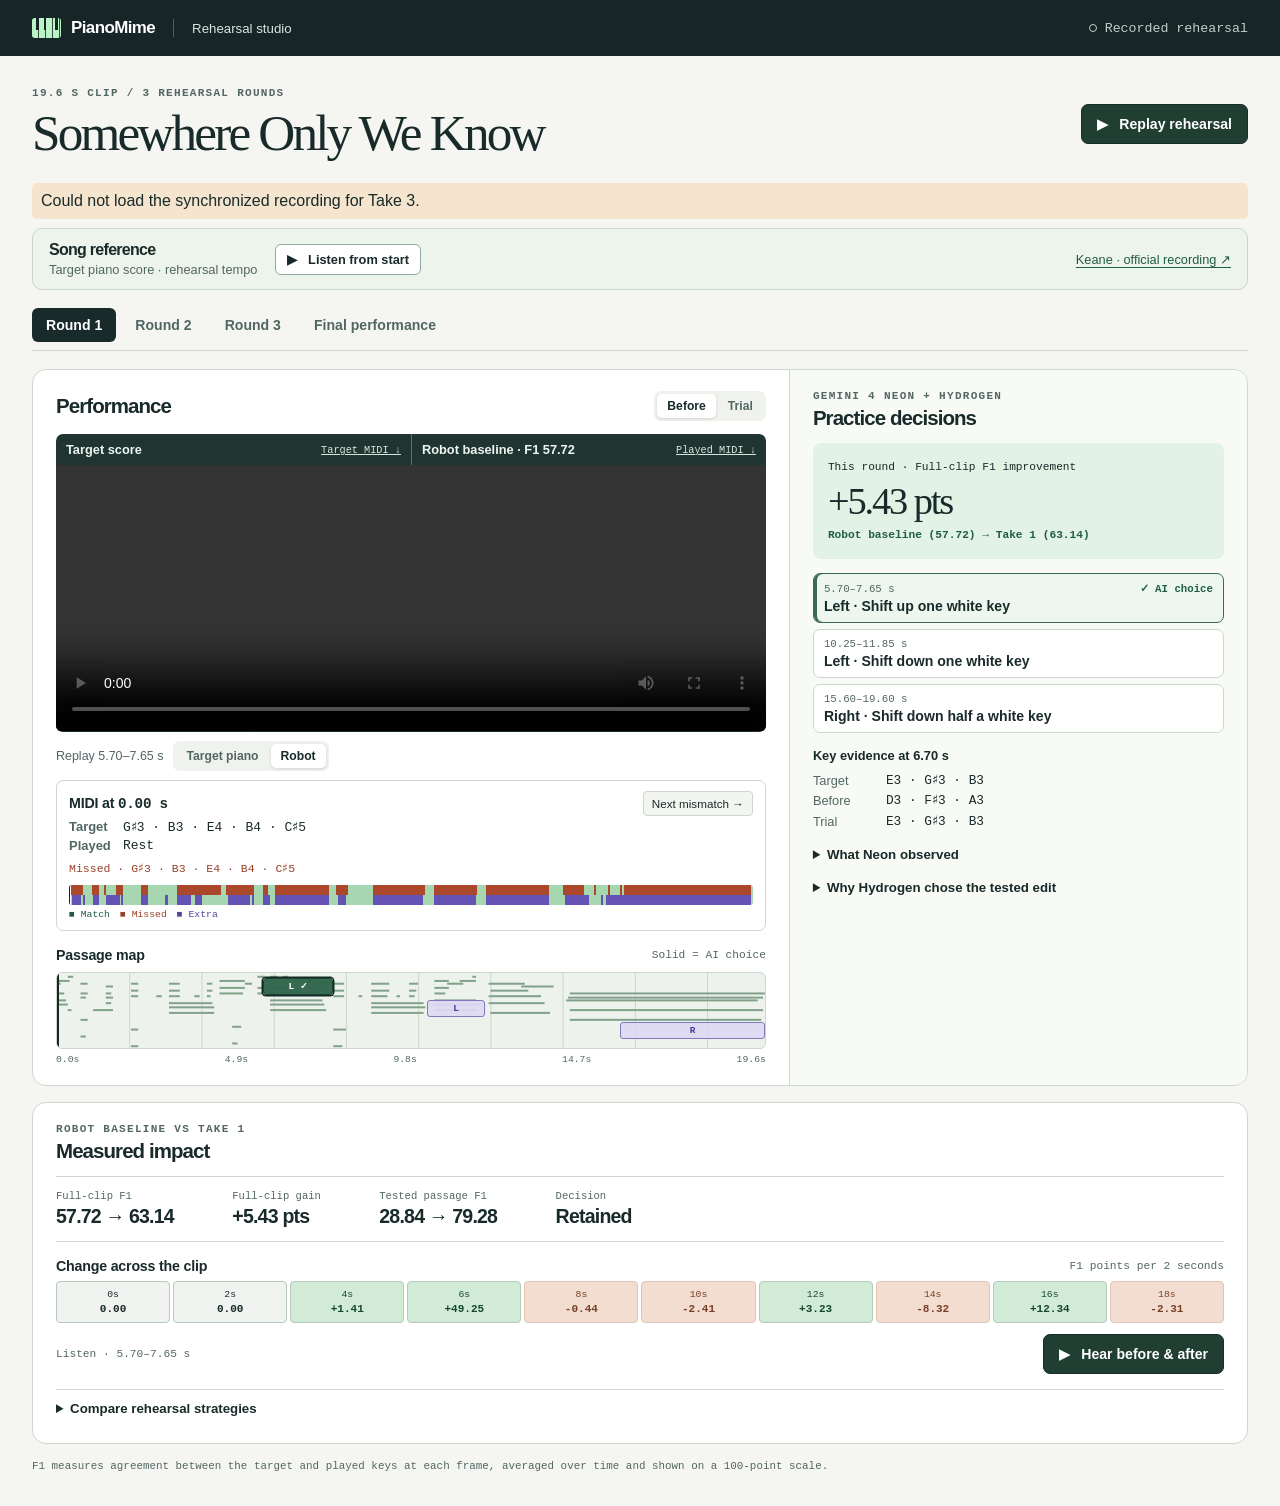
==== demo/index.html @ 6cbabfe4 "Add offline rehearsal studio with synchronized piano comparisons" ====
<!doctype html>
<html lang="en">
<head>
  <meta charset="utf-8">
  <meta name="viewport" content="width=device-width, initial-scale=1">
  <meta name="theme-color" content="#172526">
  <title>PianoMime · Rehearsal studio</title>
  <link rel="stylesheet" href="studio.css">
  <script src="recording/session.js" defer></script>
  <script src="studio.js" defer></script>
</head>
<body>
<header class="mast"><div class="wrap mast-inner"><div class="brand"><i class="brand-keys" aria-hidden="true"></i>PianoMime</div><span class="mast-divider"></span><span>Rehearsal studio</span><span class="recorded"><i></i> Recorded rehearsal</span></div></header>
<main class="wrap">
  <div class="hero">
    <div><div class="kicker" id="subtitle">Performance review</div><h1 id="title">Rehearsal studio</h1></div>
    <button type="button" class="primary" id="guide">▶ &nbsp; Replay rehearsal</button>
  </div>
  <p class="notice" role="status" id="notice" hidden></p>
  <section class="song-reference" id="songReference" aria-label="Song reference" hidden>
    <div><h2>Song reference</h2><p>Target piano score · rehearsal tempo</p></div>
    <button type="button" id="playScore">▶ &nbsp; Listen from start</button>
    <a id="officialSong" target="_blank" rel="noopener noreferrer" hidden>Keane · official recording ↗</a>
  </section>
  <nav id="rounds" aria-label="Rehearsal rounds"></nav>
  <section class="console">
    <div class="media-col">
      <div class="panel-head"><h2>Performance</h2><div id="versions" class="switch" aria-label="Recording version"></div></div>
      <div class="screen-labels"><div>Target score <a href="recording/score.mid" download>Target MIDI ↓</a></div><div><span id="takeLabel"></span> <a id="takeMidi" download>Played MIDI ↓</a></div></div>
      <div id="stage"></div>
      <div class="listen-row"><span>Replay <span id="listenRange"></span></span><div id="sound" class="switch" aria-label="Replay passage by audio source"></div></div>
      <section class="midi-inspect" aria-label="Aligned MIDI comparison">
        <div class="midi-heading"><h3>MIDI at <span id="frameTime"></span></h3><button type="button" id="nextError">Next mismatch →</button></div>
        <div class="midi-line"><b>Target</b><span id="targetNotes"></span></div>
        <div class="midi-line"><b>Played</b><span id="playedNotes"></span></div>
        <div id="errorNotes"></div>
        <div class="error-track" id="errorTrack"><canvas id="errorCanvas" aria-hidden="true"></canvas><i id="errorCursor"></i><input id="scrub" type="range" min="0" step="1" aria-label="Seek by MIDI frame"></div>
        <div class="error-key"><span>■ Match</span><span>■ Missed</span><span>■ Extra</span></div>
      </section>
      <div class="map-head"><h3>Passage map</h3><span class="map-key" id="mapKey"></span></div>
      <div class="map" id="map"><canvas aria-hidden="true" id="roll"></canvas><div id="markers"></div><div id="playhead"></div></div>
      <div id="ruler" aria-hidden="true"></div>
    </div>
    <aside class="decisions">
      <div class="kicker" id="panelKicker"></div><h2 id="panelTitle"></h2>
      <div id="ideas"></div>
      <div id="detail"></div>
    </aside>
  </section>
  <section class="impact">
    <div class="impact-head"><div class="kicker" id="impactLabel"></div><h2>Measured impact</h2></div>
    <div class="metrics" id="metrics"></div>
    <div class="bins-head"><h3>Change across the clip</h3><span>F1 points per 2 seconds</span></div>
    <div id="windows"></div>
    <div class="compare-row"><span id="selection"></span><button type="button" class="primary" id="compare">▶ &nbsp; Hear before &amp; after</button></div>
    <details id="benchmark"><summary>Compare rehearsal strategies</summary><div id="strategies"></div></details>
  </section>
  <p class="foot">F1 measures agreement between the target and played keys at each frame, averaged over time and shown on a 100-point scale.</p>
</main>
</body>
</html>
---- demo/studio.css ----
:root{color-scheme:light;--ink:#182a29;--muted:#526664;--paper:#f5f6f2;--line:#cdd6d1;--mint:#baf4c6;--green:#205d42;--indigo:#4f45a8;--mono:"IBM Plex Mono",ui-monospace,Menlo,monospace;font-family:"Inter",-apple-system,BlinkMacSystemFont,"Segoe UI",sans-serif}
*{box-sizing:border-box}
body{margin:0;color:var(--ink);background:var(--paper)}
button,summary{font:inherit;cursor:pointer}
button{color:inherit}
button:focus-visible,summary:focus-visible,video:focus-visible{outline:3px solid #897de2;outline-offset:3px}
[hidden]{display:none!important}
.wrap{width:min(1248px,calc(100% - 64px));margin:auto}
.mast{background:#172526;color:#d9e6df;font-size:.83rem}
.mast-inner,.brand,.recorded,.hero,.panel-head,.map-head,.bins-head,.compare-row{display:flex;align-items:center}
.mast-inner{height:56px;gap:18px}
.brand{color:white;gap:10px;font-size:1.06rem;font-weight:680;letter-spacing:-.035em}
.brand-keys{display:inline-block;width:29px;height:20px;border-radius:3px;background:linear-gradient(90deg,transparent 15%,#172526 15% 25%,transparent 25% 40%,#172526 40% 50%,transparent 50% 80%,#172526 80% 90%,transparent 90%) top/100% 61% no-repeat,repeating-linear-gradient(90deg,#baf4c6 0 6px,#384a42 6px 7px)}
.mast-divider{height:18px;width:1px;background:#4c5c5c}
.recorded{gap:8px;margin-left:auto;color:#c1d1c8}
.recorded i{border:1.5px solid #c0d2c7;border-radius:50%;width:8px;height:8px}
.hero,.panel-head,.map-head,.bins-head,.compare-row{justify-content:space-between;gap:12px}
.hero{padding:31px 0 22px}
.kicker,.onstage,.map-key,.foot,.bins-head span,#selection,.metric small,.stamp,.recorded,#ruler{font-family:var(--mono)}
.kicker{font-size:.69rem;letter-spacing:.115em;text-transform:uppercase;font-weight:650;color:var(--muted)}
h1,h2,h3,p{margin:0}
h1{font-family:"Instrument Serif",Georgia,serif;font-weight:400;font-size:clamp(2.1rem,4vw,3.85rem);letter-spacing:-.055em;line-height:1.12;margin-top:5px}
h2{font-size:1.28rem;letter-spacing:-.045em}
h3{font-size:.89rem;letter-spacing:-.015em}
.primary{border:1px solid #172c26;background:#213e32;color:#fff;border-radius:7px;padding:11px 15px;font-size:.88rem;font-weight:600;white-space:nowrap}
.primary:hover{background:#305b46}
#rounds{display:flex;gap:5px;overflow:auto;border-bottom:1px solid var(--line);margin-bottom:18px;padding:0 0 8px}
.tab{background:transparent;border:0;border-radius:6px;padding:9px 14px;font-weight:590;white-space:nowrap;color:var(--muted);font-size:.88rem}
.tab[aria-pressed=true]{background:var(--ink);color:white}
.tab:hover:not([aria-pressed=true]),.switch button:hover{background:#e2e9e2}
.console,.impact{border:1px solid var(--line);background:#fff;border-radius:14px;overflow:hidden}
.console{display:grid;grid-template-columns:minmax(0,1.65fr) minmax(295px,1fr)}
.media-col,.decisions,.impact{padding:20px 23px}
.panel-head{margin-bottom:12px;min-height:32px}
.switch{display:flex;border-radius:7px;background:#eff2ed;padding:3px;gap:2px}
.switch button{background:none;border:0;padding:5px 10px;border-radius:5px;font-size:.76rem;font-weight:600;color:var(--muted)}
.switch button[aria-pressed=true]{background:#fff;color:var(--ink);box-shadow:0 1px 3px #20392d27}
#stage{aspect-ratio:2.12;position:relative;overflow:hidden;isolation:isolate;background:#202320;border-radius:8px}
video{width:100%;height:100%;object-fit:contain;display:block}
.onstage{position:absolute;z-index:1;top:10px;left:10px;color:white;background:#111d1ce5;border:1px solid #63726e;border-radius:4px;font-size:.65rem;padding:4px 7px;pointer-events:none}
.map-head{margin:16px 0 9px}
.map-key,.bins-head span,#selection{font-size:.7rem;color:var(--muted)}
.map{height:77px;position:relative;isolation:isolate;background:#eef2ec;border:1px solid var(--line);border-radius:6px;overflow:hidden}
#roll,#markers{position:absolute;width:100%;height:100%;inset:0}
#markers{pointer-events:none}
.mark{position:absolute;pointer-events:auto;height:17px;min-width:7px;padding:0;border:1px solid #8177bb;background:#ded9f4e8;color:#473796;font:600 .59rem var(--mono);border-radius:3px}
.mark.chosen{background:#2b6349f0;border-color:#19452f;color:#fff}
.mark.focused{box-shadow:0 0 0 1.5px #162a25}
#playhead{position:absolute;top:0;bottom:0;width:2px;background:#142822;pointer-events:none}
#ruler{display:flex;justify-content:space-between;color:var(--muted);font-size:.61rem;margin-top:5px}
.decisions{border-left:1px solid var(--line);background:#f8faf6}
.decisions h2{margin:4px 0 13px}
#ideas{display:grid;gap:6px}
.idea{width:100%;text-align:left;background:white;border:1px solid var(--line);border-radius:7px;padding:8px 10px;display:grid;gap:3px}
.idea[aria-pressed=true]{border-color:#3c6950;box-shadow:inset 3px 0 #3c6950;background:#edf7ef}
.idea:hover{border-color:#576d62}
.idea strong{font-size:.88rem}
.stamp{display:flex;justify-content:space-between;align-items:center;gap:8px;font-size:.67rem;color:var(--muted)}
.chip{color:var(--green);font-weight:650}
#detail{margin-top:14px;font-size:.8rem;line-height:1.45}
.notes{display:grid;grid-template-columns:65px 1fr;gap:2px 8px;margin:6px 0}
.notes dt{color:var(--muted)} .notes dd{margin:0;font-family:var(--mono)}
details{font-size:.83rem}
summary{font-weight:600;padding:7px 0}
details p{margin:4px 0 8px;color:#384b45;line-height:1.52}
.impact{margin-top:16px}
.impact h2{margin:4px 0 13px}
.metrics{display:flex;flex-wrap:wrap;border-block:1px solid var(--line);padding:13px 0;gap:18px 5%}
.metric{display:grid;gap:3px}
.metric small{font-size:.66rem;color:var(--muted)}
.metric b{font-size:1.22rem;font-variant-numeric:tabular-nums;letter-spacing:-.04em}
.bins-head{margin:16px 0 7px}
#windows{display:flex;gap:3px}
.bin{flex:1;min-width:0;border:1px solid #b7c9bd;border-radius:4px;background:#f0f3ef;font:600 .69rem var(--mono);padding:7px 0}
.bin.positive{background:#d1ebd6;color:#16482c}
.bin.negative{background:#f3ddd1;color:#783f25;border-color:#e1c4b4}
.bin[aria-pressed=true]{outline:2px solid var(--ink);outline-offset:-2px}
.compare-row{margin-top:11px}
#benchmark{border-top:1px solid var(--line);margin-top:15px;padding-top:4px}
#strategies p{margin:5px 0}
.scope{font-size:.88rem;color:var(--muted);line-height:1.5}
.foot{font-size:.68rem;color:var(--muted);line-height:1.5;margin:14px 0 30px}
.notice{background:#f5e4ce;padding:9px;margin:0 0 9px;border-radius:5px}
@media(max-width:850px){.wrap{width:calc(100% - 32px)}.console{grid-template-columns:minmax(0,1.2fr) minmax(245px,1fr)}.media-col,.decisions,.impact{padding:15px}#stage{aspect-ratio:1.52}}
@media(max-width:670px){.wrap{width:calc(100% - 24px)}.hero{align-items:flex-start;flex-direction:column;padding:21px 0 15px}.mast-inner{gap:9px}.mast-divider,.mast-divider+span{display:none}.recorded{font-size:.68rem}.console{display:block}.decisions{border-left:0;border-top:1px solid var(--line)}#stage{aspect-ratio:1.62}.tab{padding:8px 10px}.bin{font-size:.59rem}.bins-head{align-items:flex-start;flex-direction:column;gap:3px}.compare-row{flex-wrap:wrap}.metrics{gap:15px 22px}}

.final-score{display:grid;gap:6px;padding:18px 15px;background:#e2f2e4;border-radius:8px;margin-bottom:8px}
.final-score strong{font:500 clamp(1.7rem,3vw,2.6rem) Georgia,serif;letter-spacing:-.055em}
.final-score span,.final-score b,.bin small{font-family:var(--mono);font-size:.7rem}
.final-score b{color:var(--green)}
.final-score[data-direction=down]{background:#f3ddd1}
.final-score[data-direction=down] b{color:#783f25}
.final-score[data-direction=flat]{background:#eff2ed}
.bin small{display:block;font-weight:400;font-size:.61rem;margin-bottom:3px}

.song-reference{display:flex;align-items:center;gap:18px;flex-wrap:wrap;margin:0 0 18px;padding:12px 16px;border:1px solid var(--line);border-radius:10px;background:#edf4eb}
.song-reference h2{font-size:1rem}
.song-reference p,.song-reference a{font-size:.8rem;color:var(--muted)}
.song-reference p{margin-top:3px}
.song-reference button{border:1px solid #8fa99a;border-radius:6px;background:#fff;padding:7px 11px;font-size:.8rem;font-weight:600}
.song-reference a{margin-left:auto;color:var(--green);text-underline-offset:3px}
#scoreTitle{position:absolute;inset:0;display:grid;place-items:center;color:var(--mint);font:400 clamp(1.5rem,3vw,2.75rem) Georgia,serif}
#stage audio{position:absolute;bottom:12px;left:4%;width:92%}
@media(max-width:670px){.song-reference{gap:9px 14px}.song-reference a{margin-left:0}.panel-head{flex-wrap:wrap}}

#stage{aspect-ratio:8/3;border-radius:0 0 7px 7px;background:#192b2a}
.screen-labels{display:grid;grid-template-columns:1fr 1fr;background:#203431;color:#edf6f0;border-radius:7px 7px 0 0}
.screen-labels>div{display:flex;align-items:center;justify-content:space-between;gap:6px;padding:8px 10px;font-size:.8rem;font-weight:600}
.screen-labels>div+div{border-left:1px solid #5d716a}
.screen-labels a{font-size:.64rem;color:#d5e8db;font-family:var(--mono);font-weight:400}
.listen-row,.midi-heading,.error-key,#errorNotes{display:flex;align-items:center;gap:10px}
.listen-row{margin:9px 0;color:var(--muted);font-size:.78rem}
.midi-inspect{border:1px solid var(--line);border-radius:7px;padding:10px 12px}
.midi-heading{justify-content:space-between}
#frameTime,.midi-line span,#errorNotes{font-family:var(--mono);font-variant-numeric:tabular-nums}
#nextError{font-size:.73rem;background:#f3f6f0;border:1px solid var(--line);border-radius:4px;padding:5px 8px}
.midi-line{display:flex;gap:8px;margin:3px 0;font-size:.81rem}
.midi-line b{min-width:46px;color:var(--muted)}
#errorNotes{min-height:25px;flex-wrap:wrap;font-size:.72rem}
.missed,.error-key span:nth-child(2){color:#984127}
.extra,.error-key span:nth-child(3){color:#5442a1}
.error-track{height:20px;position:relative;margin-top:4px;overflow:hidden;border-radius:3px}
.error-track canvas,.error-track input{position:absolute;inset:0;width:100%;height:100%}
.error-track input{opacity:0;margin:0;cursor:crosshair}
.error-track:focus-within{outline:2px solid var(--ink)}
.error-track canvas{image-rendering:pixelated}
#errorCursor{position:absolute;top:0;bottom:0;width:2px;background:#101d19;border-right:1px solid #fff;pointer-events:none}
.error-key{font:400 .61rem var(--mono);color:var(--green);margin-top:4px}
@media(max-width:520px){.screen-labels>div{align-items:flex-start;flex-direction:column}}
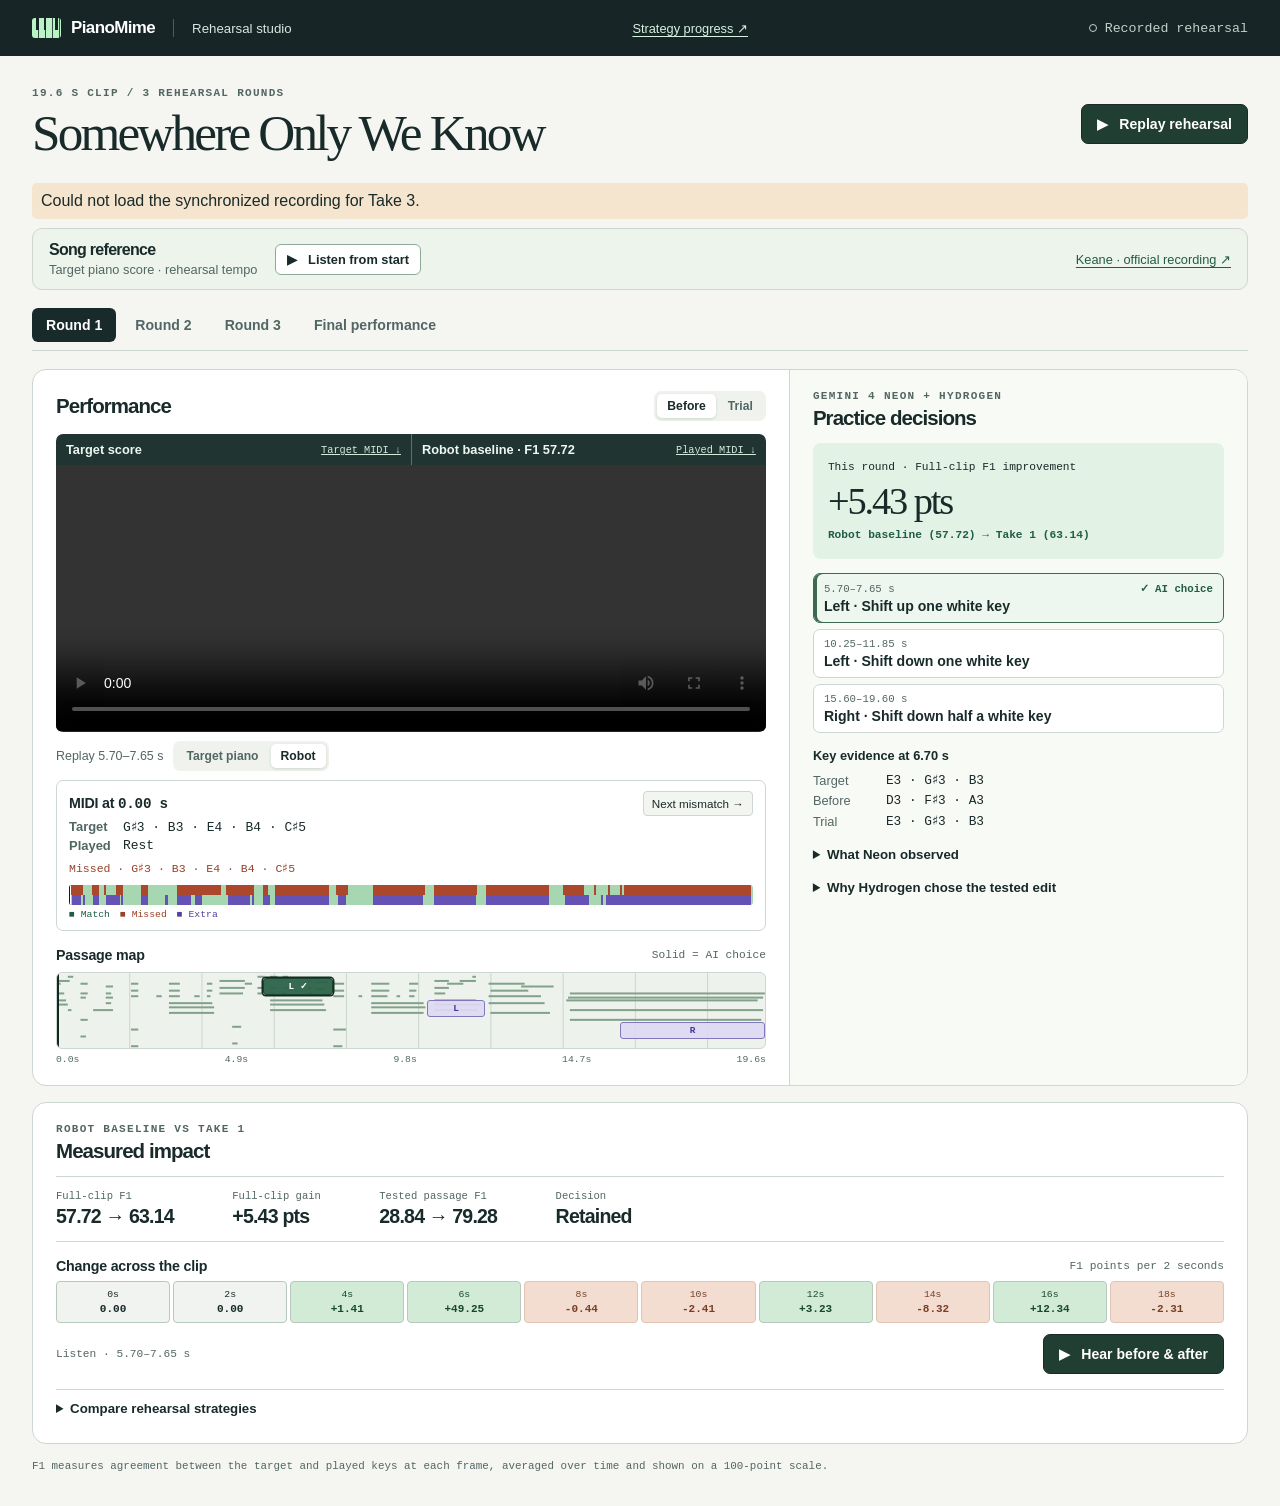
==== commit a74e9538: "Add PianoMime rehearsal workflows and strategy progress view" ====
--- a/demo/index.html
+++ b/demo/index.html
@@ -10,7 +10,7 @@
   <script src="studio.js" defer></script>
 </head>
 <body>
-<header class="mast"><div class="wrap mast-inner"><div class="brand"><i class="brand-keys" aria-hidden="true"></i>PianoMime</div><span class="mast-divider"></span><span>Rehearsal studio</span><span class="recorded"><i></i> Recorded rehearsal</span></div></header>
+<header class="mast"><div class="wrap mast-inner"><div class="brand"><i class="brand-keys" aria-hidden="true"></i>PianoMime</div><span class="mast-divider"></span><span>Rehearsal studio</span><a class="studio-link" href="progress.html">Strategy progress ↗</a><span class="recorded"><i></i> Recorded rehearsal</span></div></header>
 <main class="wrap">
   <div class="hero">
     <div><div class="kicker" id="subtitle">Performance review</div><h1 id="title">Rehearsal studio</h1></div>
--- a/demo/studio.css
+++ b/demo/studio.css
@@ -127,3 +127,36 @@
 #errorCursor{position:absolute;top:0;bottom:0;width:2px;background:#101d19;border-right:1px solid #fff;pointer-events:none}
 .error-key{font:400 .61rem var(--mono);color:var(--green);margin-top:4px}
 @media(max-width:520px){.screen-labels>div{align-items:flex-start;flex-direction:column}}
+
+.studio-link{margin-left:auto;color:#d7f2df;font-size:.8rem;text-underline-offset:3px}
+.score-count{text-align:right;display:grid;gap:3px}
+.score-count strong{font:500 2rem var(--mono)}
+.score-count span,.arm-meta,#freshness{color:var(--muted);font:400 .78rem var(--mono)}
+#freshness{margin-bottom:20px}
+#matrix .panel-head{justify-content:flex-start;flex-wrap:wrap}
+#arms{display:grid;grid-template-columns:repeat(auto-fit,minmax(min(100%,238px),1fr));gap:12px;margin-bottom:24px}
+.strategy-arm{padding:16px;border:1px solid var(--line);border-radius:10px;background:white}
+.strategy-arm h2{margin-bottom:6px}
+.arm-phase{margin:13px 0;padding:9px;background:#edf3ec;border-radius:5px;min-height:48px;font-size:.87rem}
+.strategy-arm strong,.strategy-arm small{display:block}
+.strategy-arm strong{font:500 1.8rem Georgia,serif}
+.strategy-arm ol{padding:0;list-style:none;margin:12px 0 0}
+.strategy-arm li{padding:6px 0;border-top:1px solid var(--line);font-size:.75rem}
+.strategy-arm a{color:var(--green)}
+
+.f1-chart{background:#fff;border:1px solid var(--line);border-radius:10px;padding:16px;margin:0 0 14px}
+.chart-head,#legend{display:flex;align-items:center;gap:8px;flex-wrap:wrap}
+.chart-head{justify-content:space-between}
+#legend{gap:6px 10px;margin:14px 0 5px;font-size:.82rem}
+#legend label{display:inline-flex;align-items:center;gap:5px;border:1px solid var(--line);border-radius:6px;padding:6px 8px;cursor:pointer}
+#legend input{margin:0 2px 0 0;width:15px;height:15px;accent-color:var(--series)}
+#legend label:has(input:not(:checked)){color:var(--muted);background:#f5f6f5}
+#legend label:focus-within{outline:2px solid var(--series);outline-offset:1px}
+#f1Plot{display:block;width:100%;height:262px}
+#f1Plot text{fill:var(--muted);font:11px var(--mono)}
+#f1Plot .series-tag{font:650 13px system-ui,sans-serif}
+#f1Plot .series-value{fill:var(--ink);font:650 13px var(--mono)}
+.chart-data{overflow-x:auto}
+#scoreTable{border-collapse:collapse;width:100%;font-size:.79rem;font-variant-numeric:tabular-nums}
+#scoreTable th,#scoreTable td{padding:5px 7px;border-top:1px solid var(--line);text-align:right}
+#scoreTable th:first-child{text-align:left}
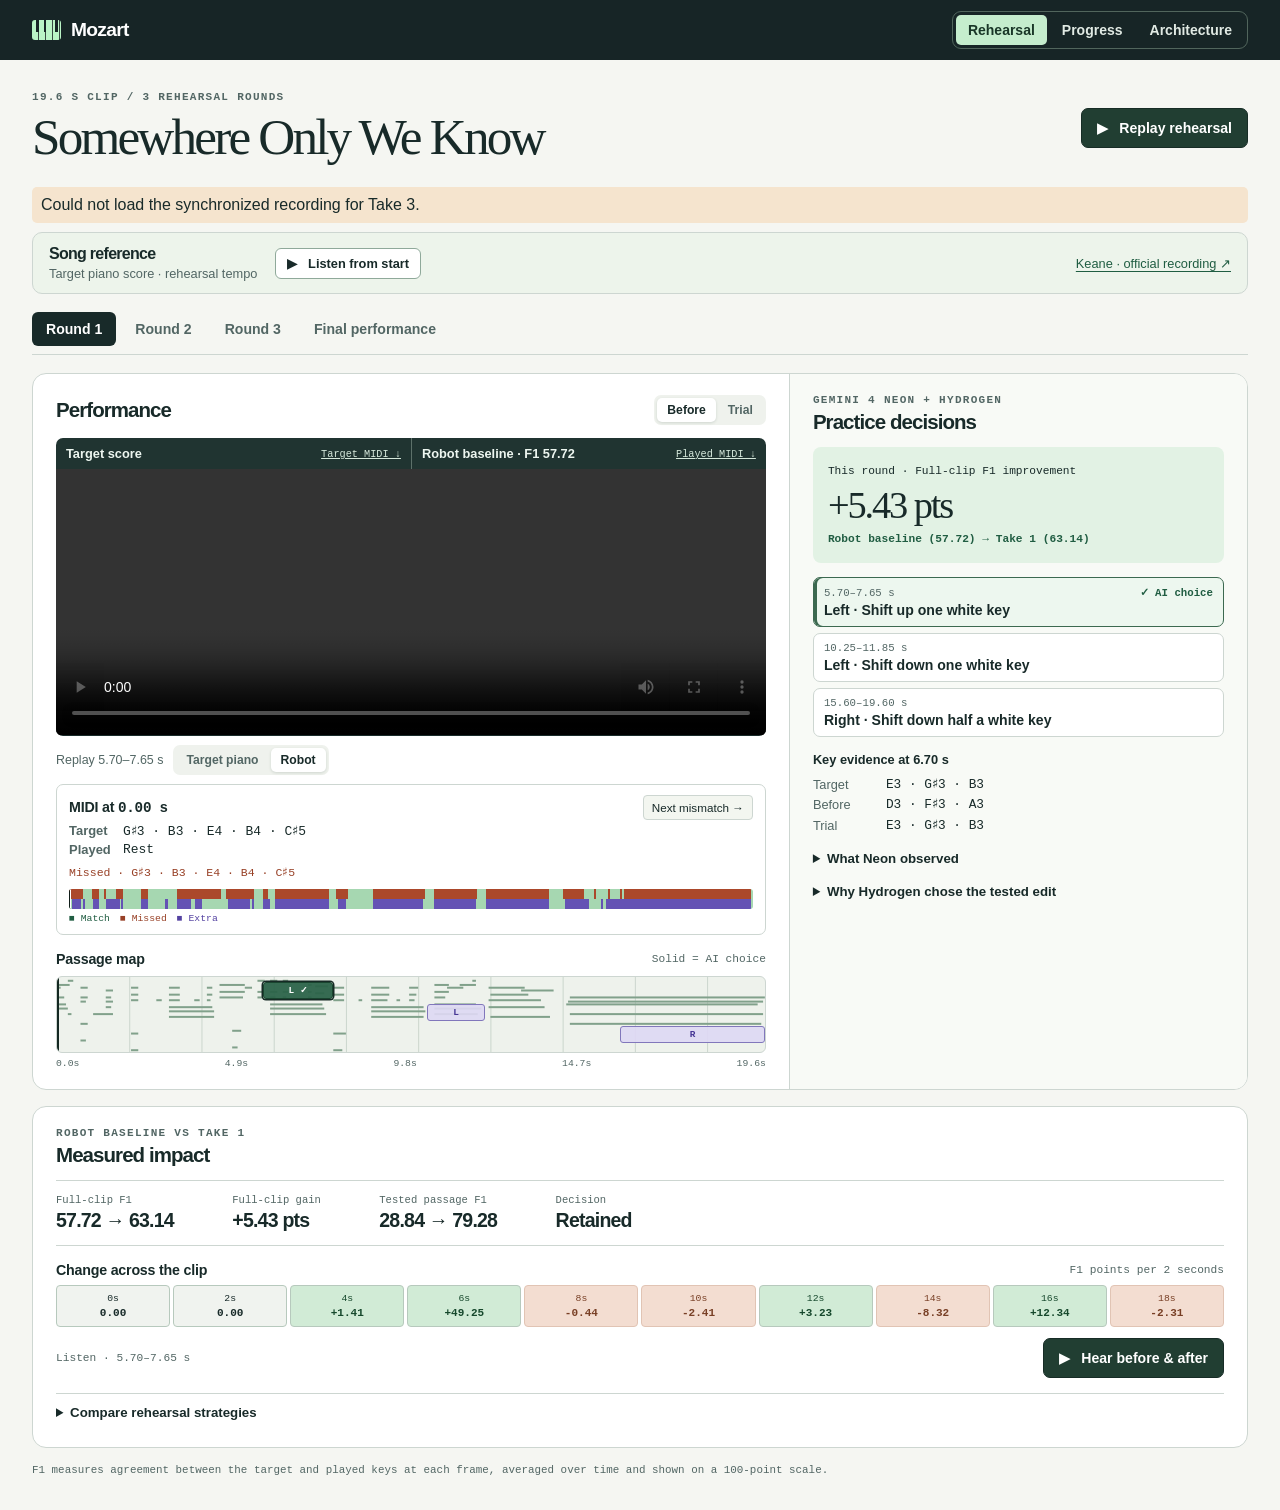
==== commit 39514bb2: "Show the Mozart rehearsal architecture and connect the three demo views" ====
--- a/demo/index.html
+++ b/demo/index.html
@@ -4,13 +4,17 @@
   <meta charset="utf-8">
   <meta name="viewport" content="width=device-width, initial-scale=1">
   <meta name="theme-color" content="#172526">
-  <title>PianoMime · Rehearsal studio</title>
+  <title>Rehearsal studio · Mozart</title>
   <link rel="stylesheet" href="studio.css">
+  <link rel="stylesheet" href="navigation.css">
   <script src="recording/session.js" defer></script>
   <script src="studio.js" defer></script>
 </head>
 <body>
-<header class="mast"><div class="wrap mast-inner"><div class="brand"><i class="brand-keys" aria-hidden="true"></i>PianoMime</div><span class="mast-divider"></span><span>Rehearsal studio</span><a class="studio-link" href="progress.html">Strategy progress ↗</a><span class="recorded"><i></i> Recorded rehearsal</span></div></header>
+<header class="mast"><div class="wrap mast-inner mozart-header">
+  <a class="brand" href="index.html" aria-label="Mozart rehearsal"><i class="brand-keys" aria-hidden="true"></i>Mozart</a>
+  <nav class="page-switch" aria-label="Mozart pages"><a href="index.html" aria-current="page">Rehearsal</a><a href="progress.html">Progress</a><a href="architecture.html">Architecture</a></nav>
+</div></header>
 <main class="wrap">
   <div class="hero">
     <div><div class="kicker" id="subtitle">Performance review</div><h1 id="title">Rehearsal studio</h1></div>
--- a/demo/navigation.css
+++ b/demo/navigation.css
@@ -0,0 +1,8 @@
+.mozart-header{justify-content:space-between;min-height:60px;height:auto;flex-wrap:wrap;padding-block:8px}
+.mozart-header .brand{text-decoration:none;font-size:1.2rem}
+.page-switch{display:flex;gap:3px;padding:3px;border:1px solid #51655c;border-radius:9px}
+.page-switch a{display:block;padding:7px 12px;border-radius:5px;color:#e1eae4;text-decoration:none;font-size:.875rem;font-weight:600}
+.page-switch a:hover{background:#344b42}
+.page-switch a[aria-current=page]{background:#c5edcd;color:#193627}
+.mozart-header a:focus-visible{outline:2px solid white;outline-offset:2px}
+@media(max-width:420px){.mozart-header{gap:5px}.page-switch a{padding:7px;font-size:.81rem}}
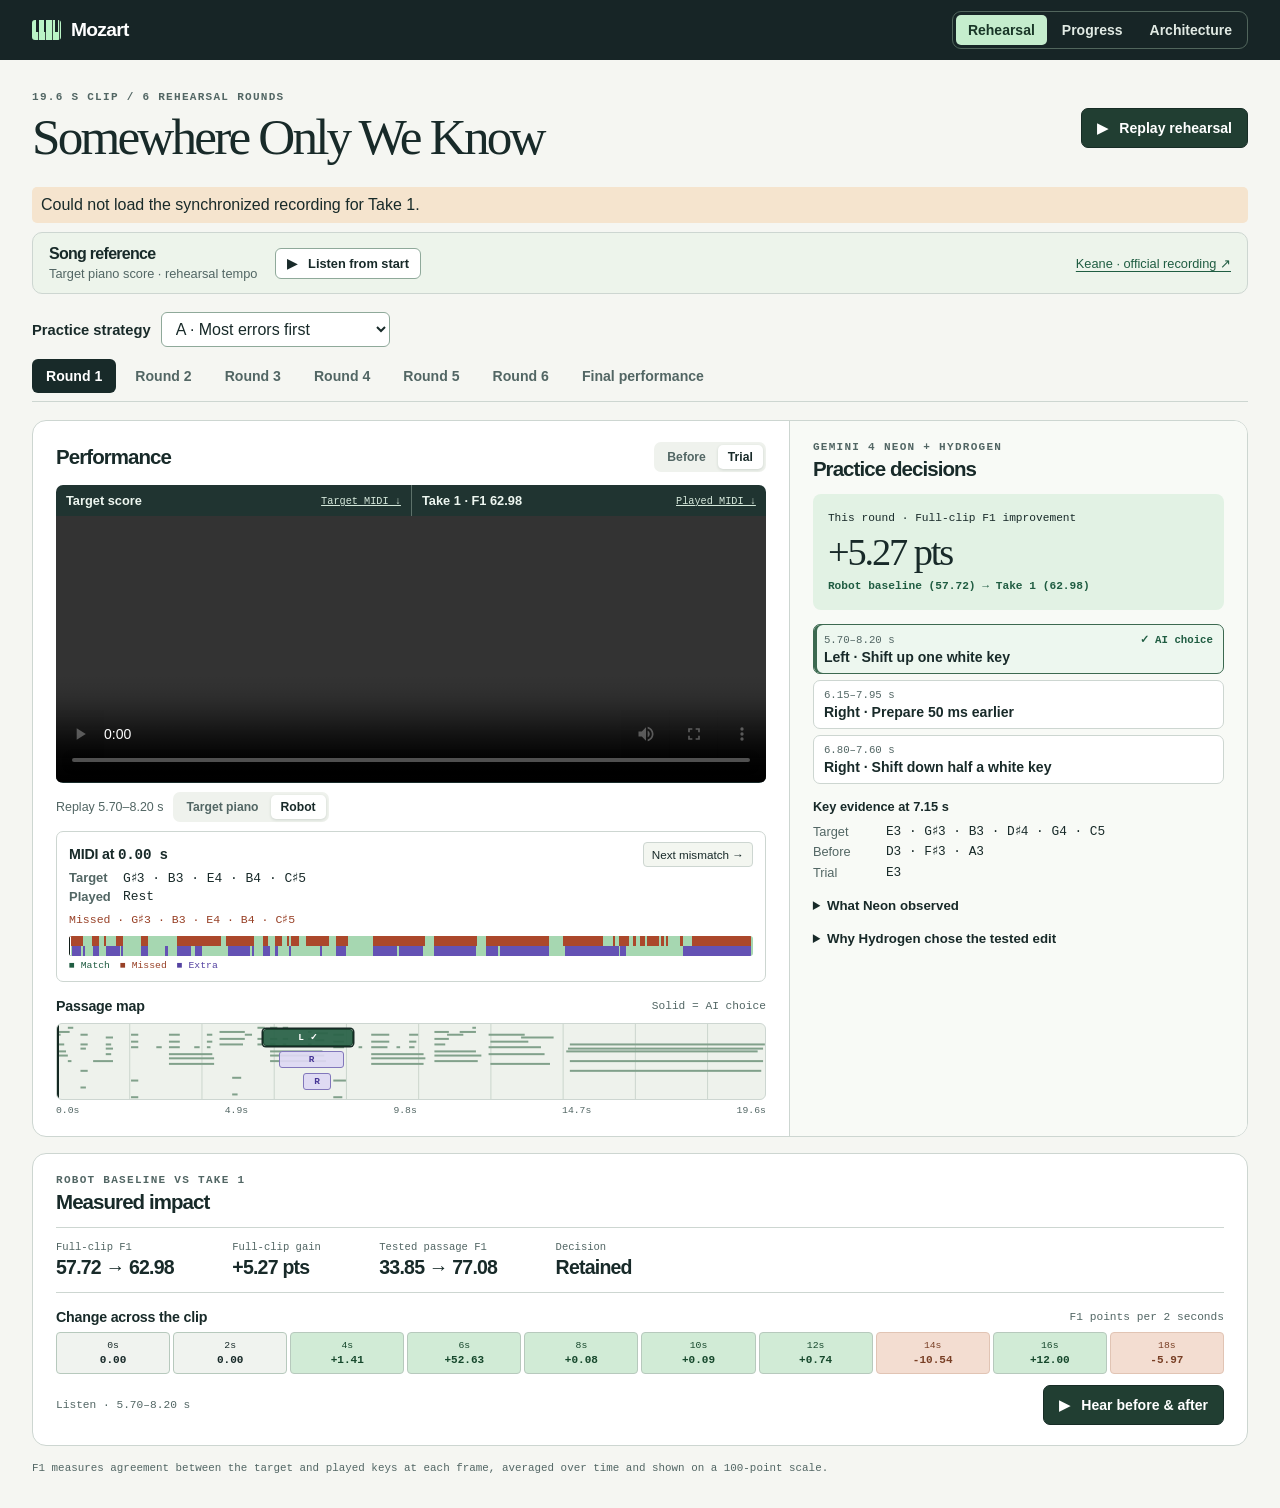
==== commit 3294a86d: "Make each strategy and its six rehearsal rounds selectable in the studio" ====
--- a/demo/index.html
+++ b/demo/index.html
@@ -7,7 +7,9 @@
   <title>Rehearsal studio · Mozart</title>
   <link rel="stylesheet" href="studio.css">
   <link rel="stylesheet" href="navigation.css">
+  <link rel="stylesheet" href="studio-strategies.css">
   <script src="recording/session.js" defer></script>
+  <script src="recording/strategies/sessions.js" defer></script>
   <script src="studio.js" defer></script>
 </head>
 <body>
@@ -26,7 +28,23 @@
     <button type="button" id="playScore">▶ &nbsp; Listen from start</button>
     <a id="officialSong" target="_blank" rel="noopener noreferrer" hidden>Keane · official recording ↗</a>
   </section>
+  <div class="strategy-picker">
+    <label for="strategy">Practice strategy</label>
+    <select id="strategy">
+      <option value="most_errors">A · Most errors first</option>
+      <option value="gemini_windows">B · Gemini selects</option>
+      <option value="switch_on_stall">C · Switch after a stall</option>
+      <option value="gemini_three">D · Gemini selects three</option>
+      <option value="gemini_adaptive">E · Gemini adaptive</option>
+      <option value="recorded">Original three-round demo</option>
+    </select>
+  </div>
   <nav id="rounds" aria-label="Rehearsal rounds"></nav>
+  <section class="round-status" id="roundStatus" hidden>
+    <h2 id="statusTitle"></h2><p id="roundUpdate" role="status"></p>
+    <video id="recentTake" controls playsinline hidden></video>
+    <a href="progress.html">View strategy progress</a>
+  </section>
   <section class="console">
     <div class="media-col">
       <div class="panel-head"><h2>Performance</h2><div id="versions" class="switch" aria-label="Recording version"></div></div>
--- a/demo/studio-strategies.css
+++ b/demo/studio-strategies.css
@@ -0,0 +1,7 @@
+.strategy-picker{display:flex;align-items:center;flex-wrap:wrap;gap:10px;margin:0 0 12px}
+.strategy-picker label{font-weight:650;font-size:.92rem}
+.strategy-picker select{font:inherit;color:var(--ink);background:white;border:1px solid #8fa99a;border-radius:6px;padding:7px 10px;max-width:100%}
+.round-status{background:white;border:1px solid var(--line);border-radius:12px;padding:20px}
+.round-status p{margin:10px 0;color:var(--muted)}
+.round-status a{color:var(--green)}
+.round-status video{max-width:720px;height:auto;margin-bottom:10px}
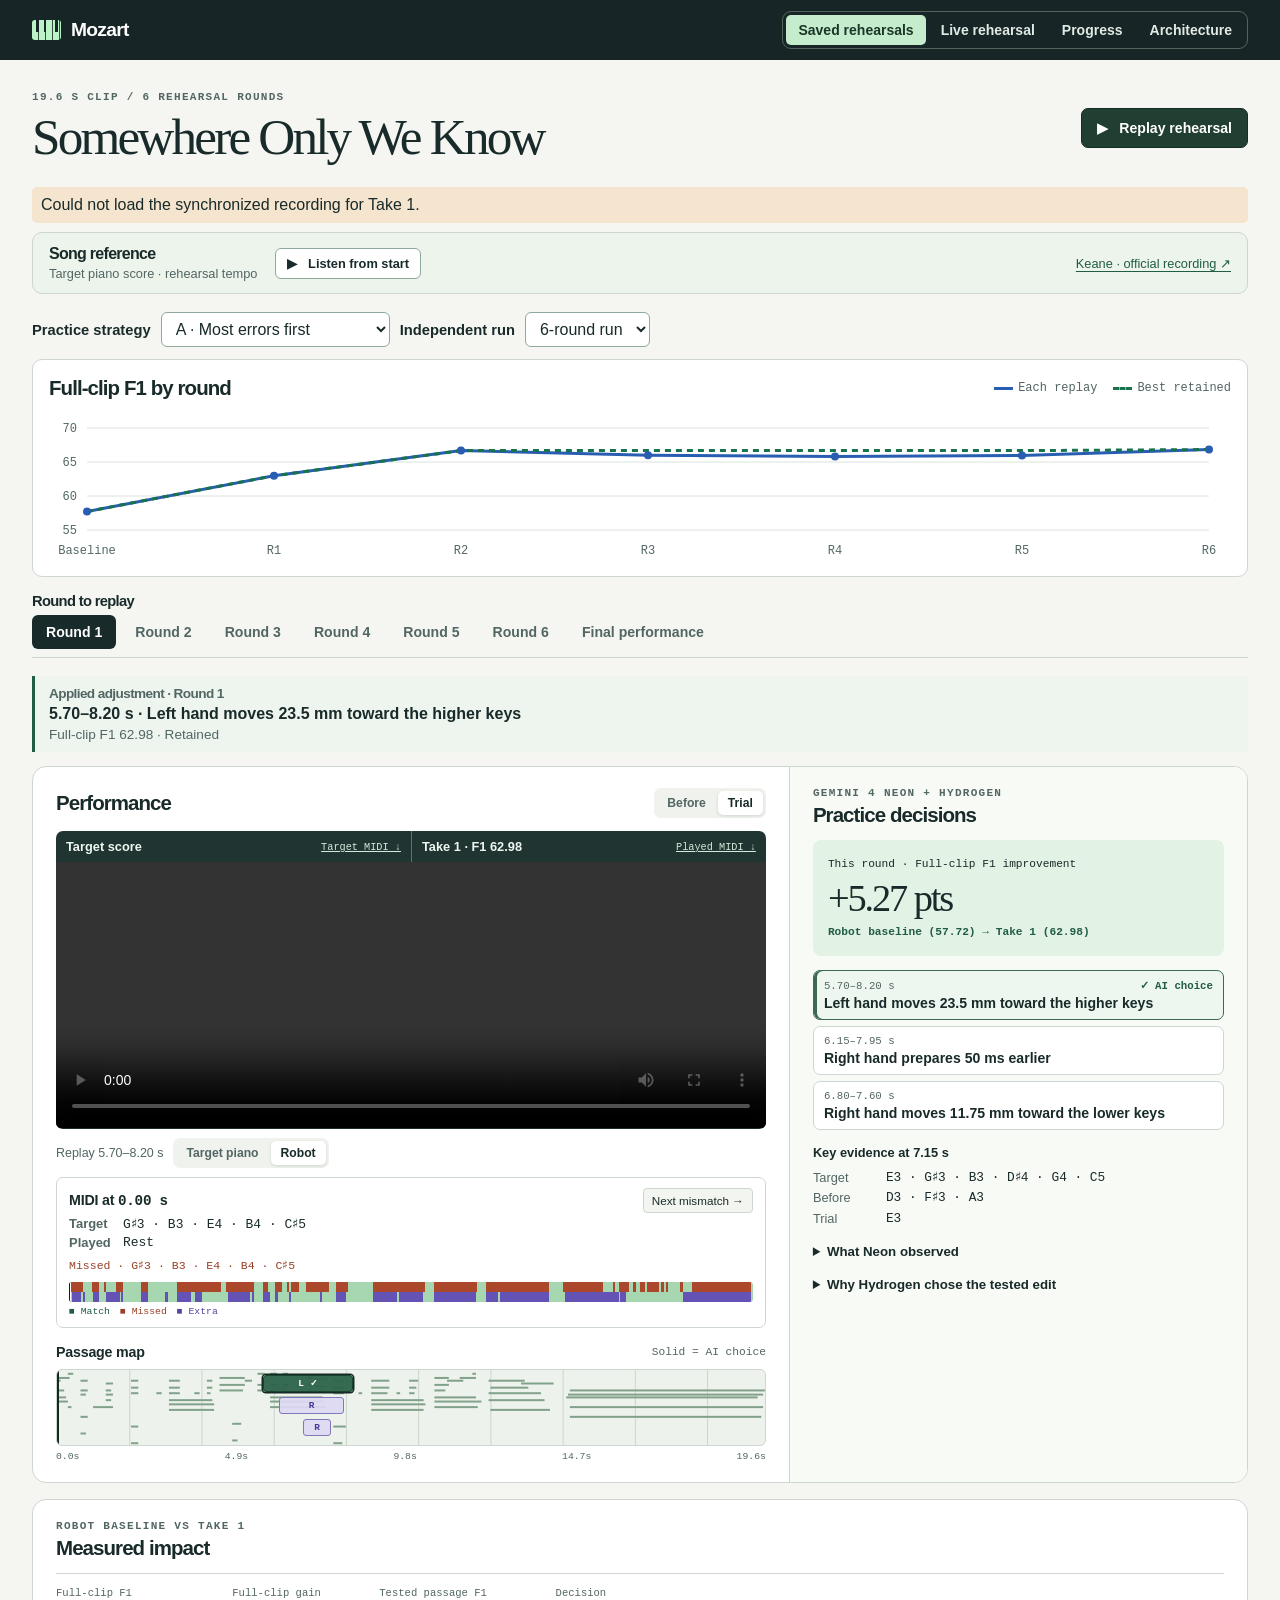
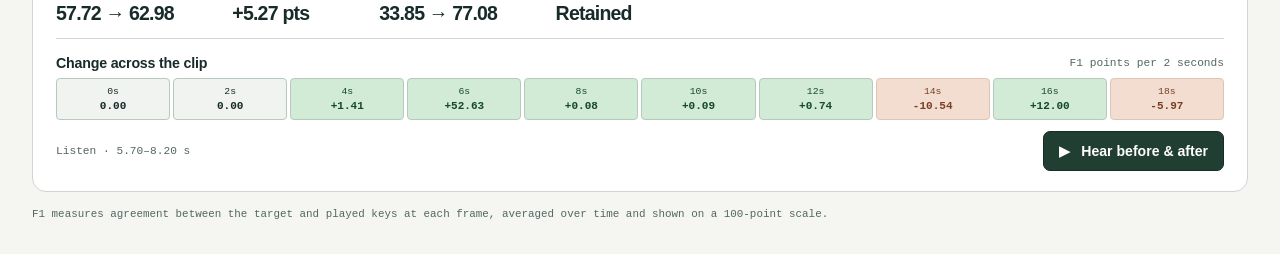
==== commit 558ffd9b: "Unify live and saved rehearsal playback with F1 charts and architecture diagram" ====
--- a/demo/index.html
+++ b/demo/index.html
@@ -10,12 +10,14 @@
   <link rel="stylesheet" href="studio-strategies.css">
   <script src="recording/session.js" defer></script>
   <script src="recording/strategies/sessions.js" defer></script>
+  <script src="hand-motion.js" defer></script>
+  <script src="replay-chart.js" defer></script>
   <script src="studio.js" defer></script>
 </head>
 <body>
 <header class="mast"><div class="wrap mast-inner mozart-header">
   <a class="brand" href="index.html" aria-label="Mozart rehearsal"><i class="brand-keys" aria-hidden="true"></i>Mozart</a>
-  <nav class="page-switch" aria-label="Mozart pages"><a href="index.html" aria-current="page">Rehearsal</a><a href="progress.html">Progress</a><a href="architecture.html">Architecture</a></nav>
+  <nav class="page-switch" aria-label="Mozart pages"><a href="index.html" aria-current="page">Saved rehearsals</a><a href="live.html">Live rehearsal</a><a href="progress.html">Progress</a><a href="architecture.html">Architecture</a></nav>
 </div></header>
 <main class="wrap">
   <div class="hero">
@@ -38,8 +40,23 @@
       <option value="gemini_adaptive">E · Gemini adaptive</option>
       <option value="recorded">Original three-round demo</option>
     </select>
+    <label for="trainingGroup">Independent run</label>
+    <select id="trainingGroup"></select>
   </div>
+  <section id="replayChart" class="f1-chart" hidden aria-labelledby="replayChartHeading">
+    <div class="chart-head"><h2 id="replayChartHeading">Full-clip F1 by round</h2>
+      <div class="replay-legend"><span>Each replay</span><span>Best retained</span></div>
+    </div>
+    <svg role="img" aria-label="Full-clip F1 by round"></svg>
+    <a id="newRounds" hidden></a>
+  </section>
+  <h2 class="replay-heading">Round to replay</h2>
   <nav id="rounds" aria-label="Rehearsal rounds"></nav>
+  <section id="roundEdits" class="round-edits" aria-labelledby="editHeading" hidden>
+    <h2 id="editHeading"></h2>
+    <ul id="appliedEdits"></ul>
+    <p id="editTactic" hidden></p>
+  </section>
   <section class="round-status" id="roundStatus" hidden>
     <h2 id="statusTitle"></h2><p id="roundUpdate" role="status"></p>
     <video id="recentTake" controls playsinline hidden></video>
--- a/demo/studio.css
+++ b/demo/studio.css
@@ -142,6 +142,7 @@
 .strategy-arm strong{font:500 1.8rem Georgia,serif}
 .strategy-arm ol{padding:0;list-style:none;margin:12px 0 0}
 .strategy-arm li{padding:6px 0;border-top:1px solid var(--line);font-size:.75rem}
+.strategy-arm .round-edit{margin:5px 0;line-height:1.45}
 .strategy-arm a{color:var(--green)}
 
 .f1-chart{background:#fff;border:1px solid var(--line);border-radius:10px;padding:16px;margin:0 0 14px}
@@ -160,3 +161,6 @@
 #scoreTable{border-collapse:collapse;width:100%;font-size:.79rem;font-variant-numeric:tabular-nums}
 #scoreTable th,#scoreTable td{padding:5px 7px;border-top:1px solid var(--line);text-align:right}
 #scoreTable th:first-child{text-align:left}
+
+.arm-wait{display:block;margin:5px 0;font:600 .82rem var(--mono);font-variant-numeric:tabular-nums}
+.arm-phase a{font-size:.75rem;text-underline-offset:3px}
--- a/demo/studio-strategies.css
+++ b/demo/studio-strategies.css
@@ -1,7 +1,17 @@
 .strategy-picker{display:flex;align-items:center;flex-wrap:wrap;gap:10px;margin:0 0 12px}
 .strategy-picker label{font-weight:650;font-size:.92rem}
+.replay-heading{font-size:.92rem;margin:16px 0 6px}
+.round-edits{padding:10px 14px;margin:0 0 14px;border-left:3px solid var(--green);background:#edf5ee}
+.round-edits h2,.round-edits p{margin:0;color:var(--muted);font-size:.85rem}
+.round-edits ul{display:grid;gap:4px;margin:4px 0;padding:0;list-style:none;font-weight:600}
 .strategy-picker select{font:inherit;color:var(--ink);background:white;border:1px solid #8fa99a;border-radius:6px;padding:7px 10px;max-width:100%}
 .round-status{background:white;border:1px solid var(--line);border-radius:12px;padding:20px}
 .round-status p{margin:10px 0;color:var(--muted)}
 .round-status a{color:var(--green)}
 .round-status video{max-width:720px;height:auto;margin-bottom:10px}
+#replayChart svg{display:block;width:100%;height:152px;margin-top:8px}
+#replayChart text,.replay-legend{fill:var(--muted);color:var(--muted);font:12px var(--mono)}
+.replay-legend{display:flex;gap:16px;align-items:center}
+.replay-legend span::before{display:inline-block;content:"";width:19px;border-top:3px solid #285db2;margin-right:5px;vertical-align:middle}
+.replay-legend span+span::before{border-top:3px dashed #16734c}
+.loading-replay main > :not(.hero):not(#notice),.loading-replay #guide{display:none}
